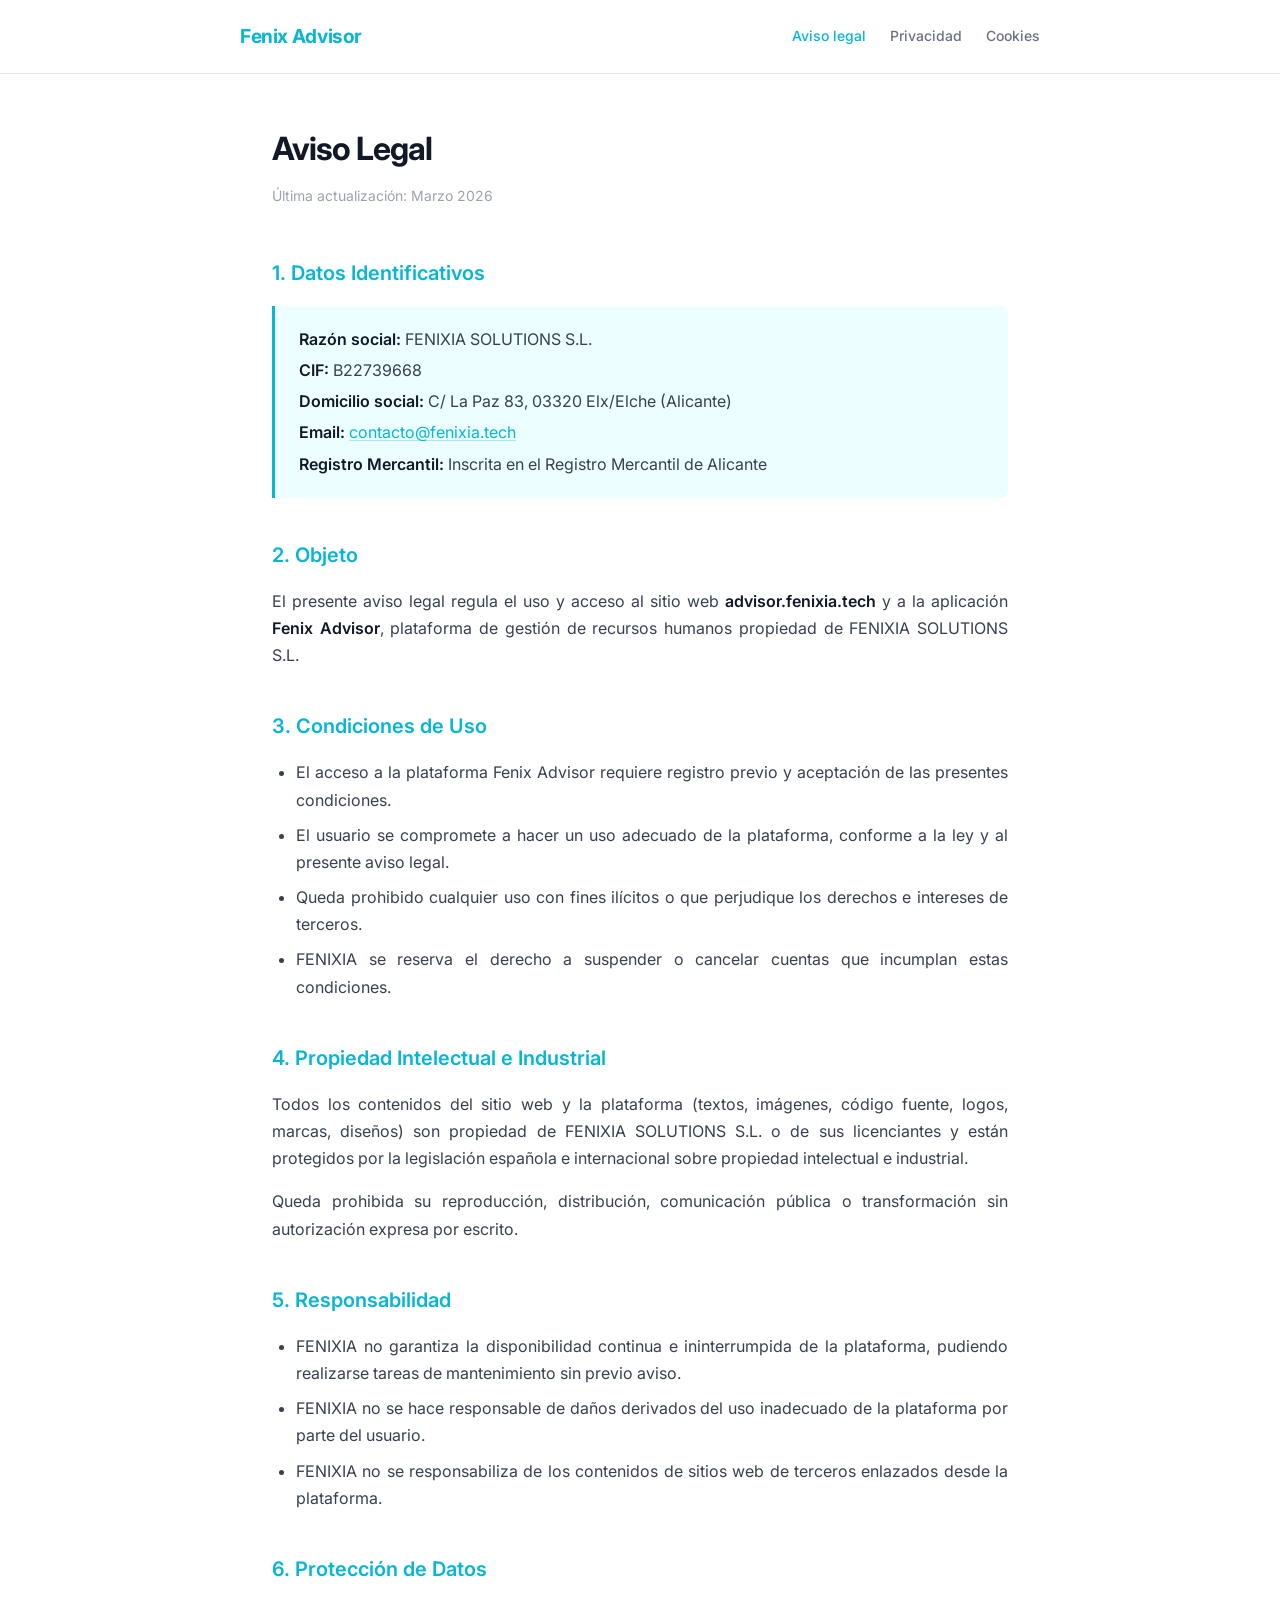
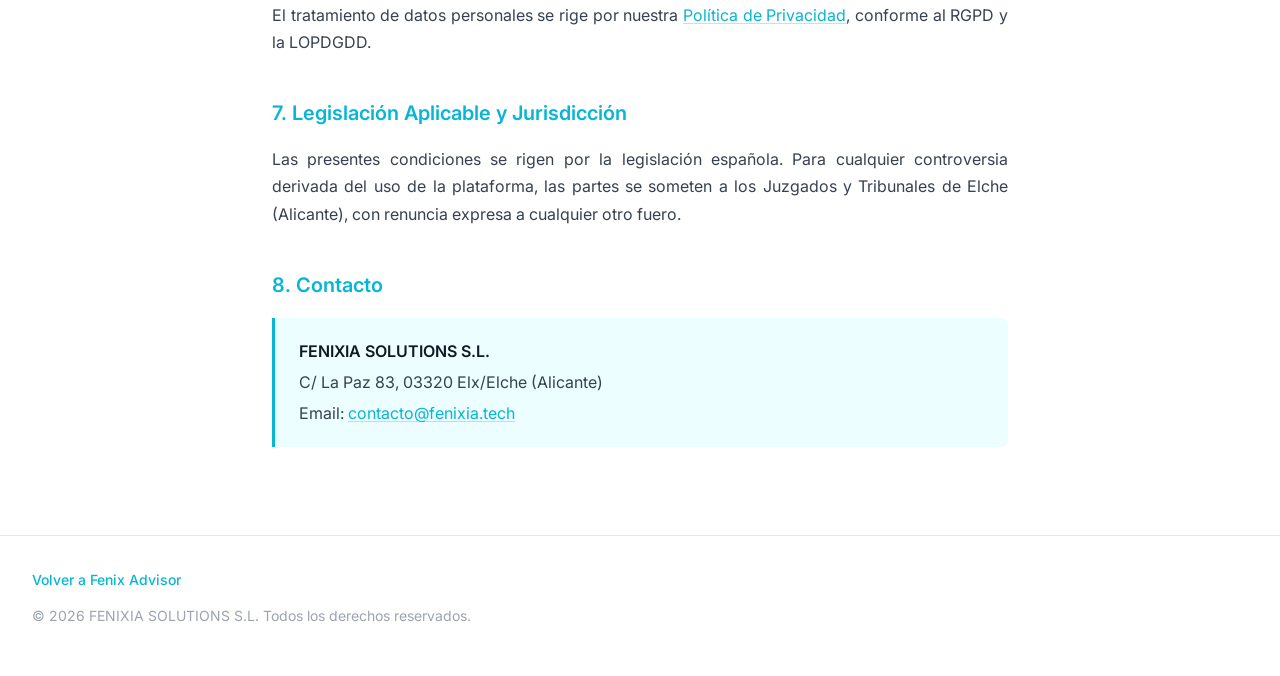
==== aviso-legal.html @ 4e69686d "Add aviso-legal page Co-Authored-By: Claude Opus 4.6 (1M context) <noreply@anthropic.com>" ====
<!DOCTYPE html>
<html lang="es">
<head>
<meta charset="UTF-8">
<meta name="viewport" content="width=device-width,initial-scale=1.0">
<title>Aviso Legal &mdash; FENIX Advisor</title>
<meta name="description" content="Aviso legal de Fenix Advisor. Datos identificativos del titular, condiciones de uso y responsabilidades.">
<link rel="preconnect" href="https://fonts.googleapis.com">
<link rel="preconnect" href="https://fonts.gstatic.com" crossorigin>
<link href="https://fonts.googleapis.com/css2?family=Inter:wght@400;500;600;700&display=swap" rel="stylesheet">
<style>
*,*::before,*::after{margin:0;padding:0;box-sizing:border-box}
body{font-family:'Inter',system-ui,sans-serif;background:#fff;color:#374151;line-height:1.7;font-size:16px;-webkit-font-smoothing:antialiased}
header{border-bottom:1px solid #e5e7eb;padding:1.25rem 2rem;position:sticky;top:0;background:#fff;z-index:100}
.hdr{max-width:800px;margin:0 auto;display:flex;align-items:center;justify-content:space-between;flex-wrap:wrap;gap:.75rem}
.logo a{text-decoration:none;font-size:1.2rem;font-weight:700;color:#06b6d4;letter-spacing:-.02em}
nav{display:flex;gap:1.5rem;flex-wrap:wrap}
nav a{color:#6b7280;text-decoration:none;font-size:.875rem;font-weight:500;transition:color .2s}
nav a:hover,nav a.active{color:#06b6d4}
main{max-width:800px;margin:0 auto;padding:3rem 2rem 4rem}
h1{font-size:2rem;font-weight:700;color:#111827;margin-bottom:.5rem;letter-spacing:-.03em}
.upd{font-size:.875rem;color:#9ca3af;margin-bottom:3rem}
h2{font-size:1.25rem;font-weight:600;color:#06b6d4;margin-top:2.5rem;margin-bottom:1rem}
p{margin-bottom:1rem;text-align:justify}
ul,ol{margin-bottom:1rem;padding-left:1.5rem}
li{margin-bottom:.5rem;text-align:justify}
a{color:#06b6d4;text-decoration:underline;text-decoration-color:rgba(6,182,212,.3);text-underline-offset:2px;transition:text-decoration-color .2s}
a:hover{text-decoration-color:#06b6d4}
strong{font-weight:600;color:#111827}
.ib{background:#ecfeff;border-left:3px solid #06b6d4;padding:1.25rem 1.5rem;border-radius:0 8px 8px 0;margin-bottom:1.5rem}
.ib p{margin-bottom:.25rem}
.ib p:last-child{margin-bottom:0}
footer{border-top:1px solid #e5e7eb;padding:2rem;text-align:center}
footer p{font-size:.875rem;color:#9ca3af}
footer a{color:#06b6d4;text-decoration:none;font-weight:500}
@media(max-width:600px){header{padding:1rem 1.25rem}.hdr{flex-direction:column;align-items:flex-start}main{padding:2rem 1.25rem 3rem}h1{font-size:1.6rem}}
</style>
</head>
<body>
<header><div class="hdr">
<div class="logo"><a href="https://advisor.fenixia.tech">Fenix Advisor</a></div>
<nav><a href="aviso-legal.html" class="active">Aviso legal</a><a href="privacidad.html">Privacidad</a><a href="cookies.html">Cookies</a></nav>
</div></header>
<main>
<h1>Aviso Legal</h1>
<p class="upd">&Uacute;ltima actualizaci&oacute;n: Marzo 2026</p>

<h2>1. Datos Identificativos</h2>
<div class="ib">
<p><strong>Raz&oacute;n social:</strong> FENIXIA SOLUTIONS S.L.</p>
<p><strong>CIF:</strong> B22739668</p>
<p><strong>Domicilio social:</strong> C/ La Paz 83, 03320 Elx/Elche (Alicante)</p>
<p><strong>Email:</strong> <a href="mailto:contacto@fenixia.tech">contacto@fenixia.tech</a></p>
<p><strong>Registro Mercantil:</strong> Inscrita en el Registro Mercantil de Alicante</p>
</div>

<h2>2. Objeto</h2>
<p>El presente aviso legal regula el uso y acceso al sitio web <strong>advisor.fenixia.tech</strong> y a la aplicaci&oacute;n <strong>Fenix Advisor</strong>, plataforma de gesti&oacute;n de recursos humanos propiedad de FENIXIA SOLUTIONS S.L.</p>

<h2>3. Condiciones de Uso</h2>
<ul>
<li>El acceso a la plataforma Fenix Advisor requiere registro previo y aceptaci&oacute;n de las presentes condiciones.</li>
<li>El usuario se compromete a hacer un uso adecuado de la plataforma, conforme a la ley y al presente aviso legal.</li>
<li>Queda prohibido cualquier uso con fines il&iacute;citos o que perjudique los derechos e intereses de terceros.</li>
<li>FENIXIA se reserva el derecho a suspender o cancelar cuentas que incumplan estas condiciones.</li>
</ul>

<h2>4. Propiedad Intelectual e Industrial</h2>
<p>Todos los contenidos del sitio web y la plataforma (textos, im&aacute;genes, c&oacute;digo fuente, logos, marcas, dise&ntilde;os) son propiedad de FENIXIA SOLUTIONS S.L. o de sus licenciantes y est&aacute;n protegidos por la legislaci&oacute;n espa&ntilde;ola e internacional sobre propiedad intelectual e industrial.</p>
<p>Queda prohibida su reproducci&oacute;n, distribuci&oacute;n, comunicaci&oacute;n p&uacute;blica o transformaci&oacute;n sin autorizaci&oacute;n expresa por escrito.</p>

<h2>5. Responsabilidad</h2>
<ul>
<li>FENIXIA no garantiza la disponibilidad continua e ininterrumpida de la plataforma, pudiendo realizarse tareas de mantenimiento sin previo aviso.</li>
<li>FENIXIA no se hace responsable de da&ntilde;os derivados del uso inadecuado de la plataforma por parte del usuario.</li>
<li>FENIXIA no se responsabiliza de los contenidos de sitios web de terceros enlazados desde la plataforma.</li>
</ul>

<h2>6. Protecci&oacute;n de Datos</h2>
<p>El tratamiento de datos personales se rige por nuestra <a href="privacidad.html">Pol&iacute;tica de Privacidad</a>, conforme al RGPD y la LOPDGDD.</p>

<h2>7. Legislaci&oacute;n Aplicable y Jurisdicci&oacute;n</h2>
<p>Las presentes condiciones se rigen por la legislaci&oacute;n espa&ntilde;ola. Para cualquier controversia derivada del uso de la plataforma, las partes se someten a los Juzgados y Tribunales de Elche (Alicante), con renuncia expresa a cualquier otro fuero.</p>

<h2>8. Contacto</h2>
<div class="ib">
<p><strong>FENIXIA SOLUTIONS S.L.</strong></p>
<p>C/ La Paz 83, 03320 Elx/Elche (Alicante)</p>
<p>Email: <a href="mailto:contacto@fenixia.tech">contacto@fenixia.tech</a></p>
</div>
</main>
<footer><p style="margin-bottom:.75rem"><a href="https://advisor.fenixia.tech">Volver a Fenix Advisor</a></p><p>&copy; 2026 FENIXIA SOLUTIONS S.L. Todos los derechos reservados.</p></footer>
</body>
</html>
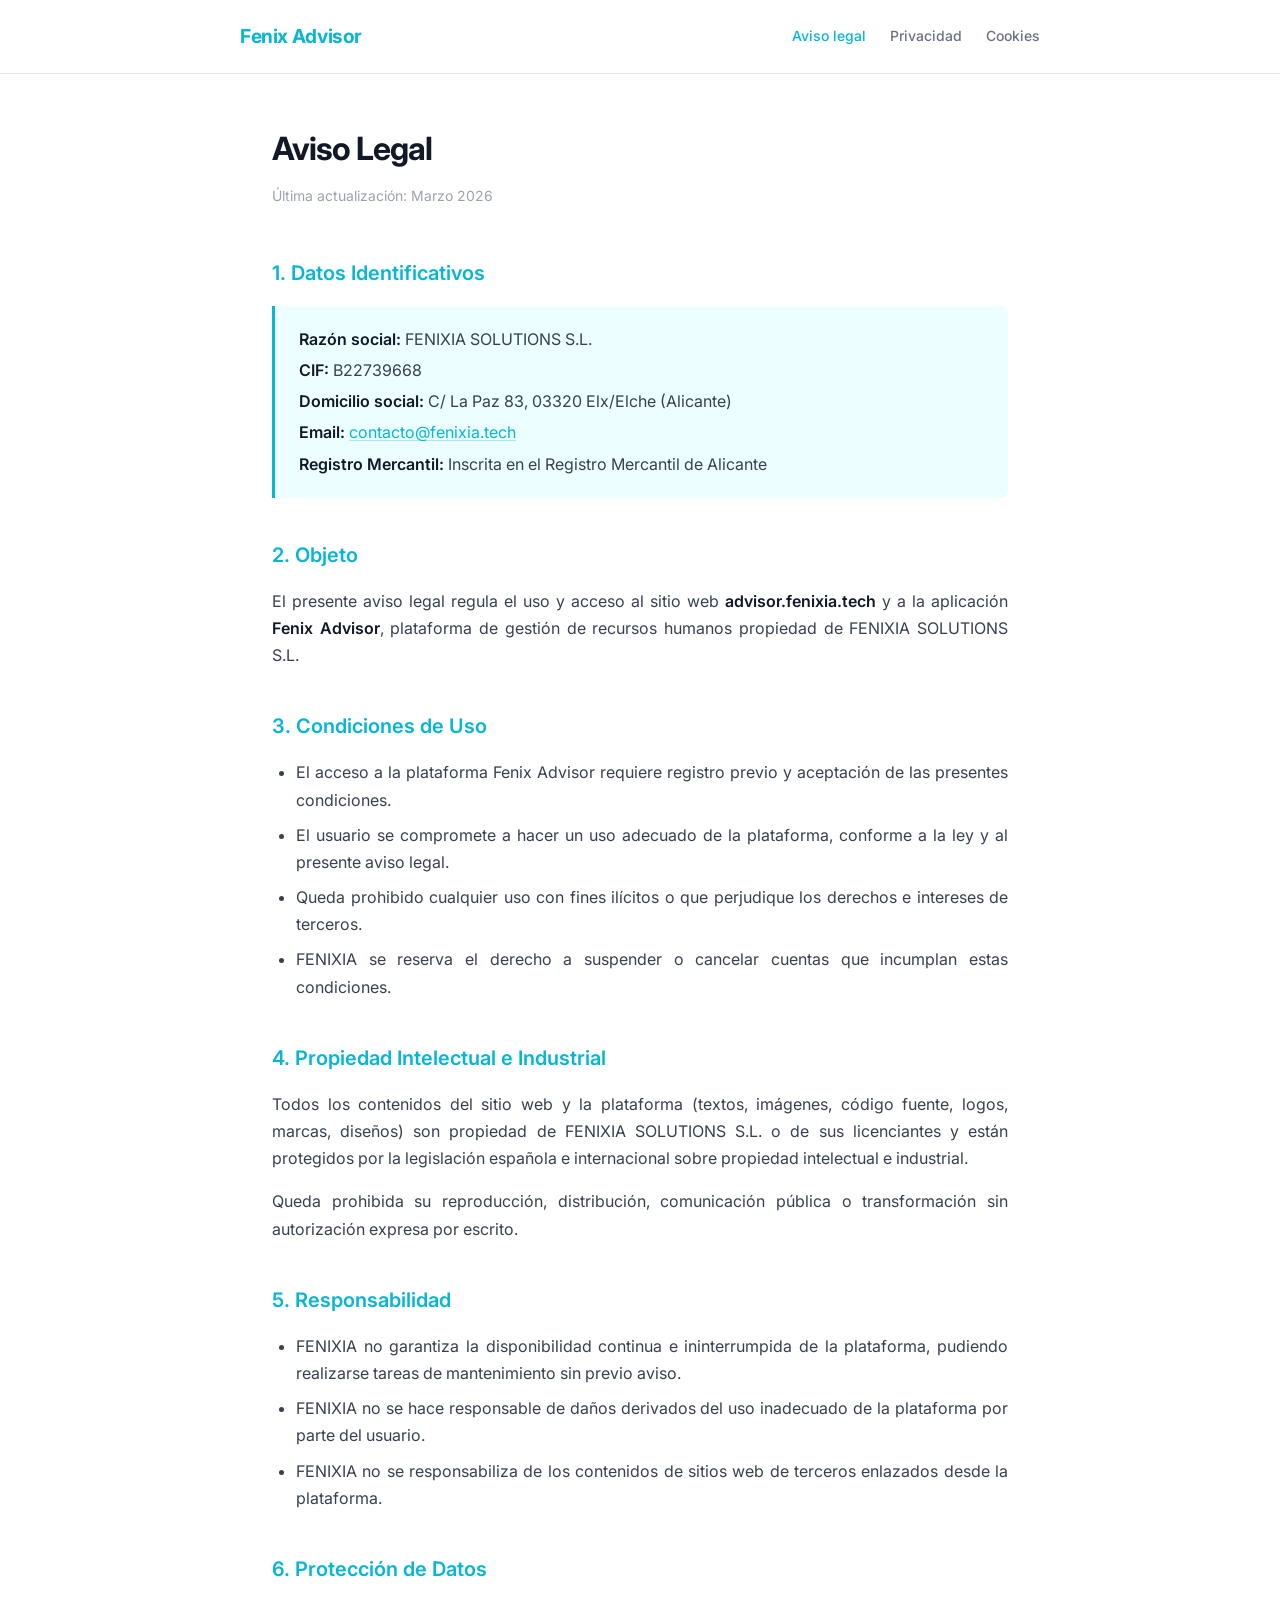
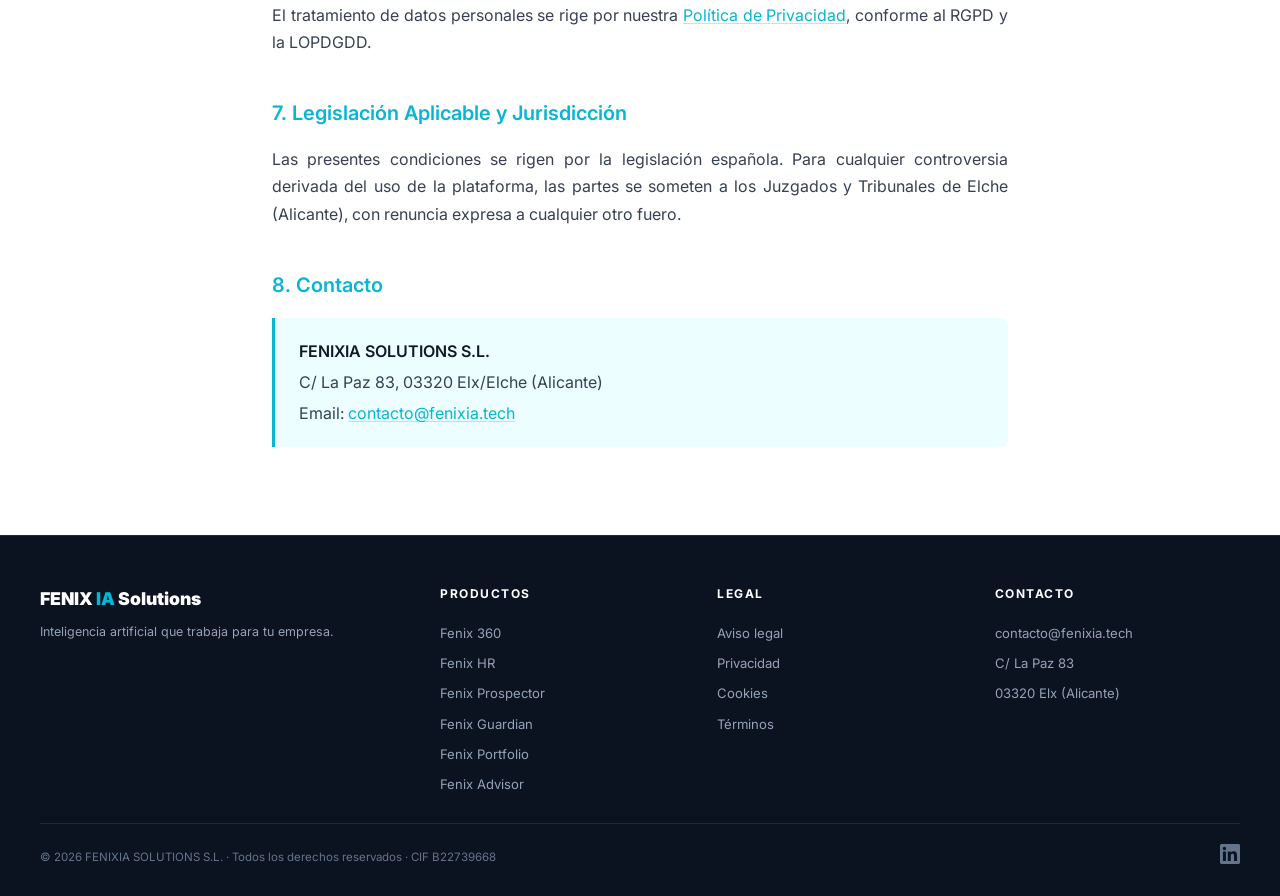
==== commit 1eb6e7a6: "fix: unificar footer 4 columnas, eliminar próximamente y acceso anticipado Co-Authored-By: Claude Op" ====
--- a/aviso-legal.html
+++ b/aviso-legal.html
@@ -30,9 +30,19 @@
 .ib{background:#ecfeff;border-left:3px solid #06b6d4;padding:1.25rem 1.5rem;border-radius:0 8px 8px 0;margin-bottom:1.5rem}
 .ib p{margin-bottom:.25rem}
 .ib p:last-child{margin-bottom:0}
-footer{border-top:1px solid #e5e7eb;padding:2rem;text-align:center}
-footer p{font-size:.875rem;color:#9ca3af}
-footer a{color:#06b6d4;text-decoration:none;font-weight:500}
+footer{background:#0b1220;border-top:1px solid #1e293b;padding:3rem 2rem 1.5rem;color:#94a3b8}
+.ft-inner{max-width:1200px;margin:0 auto;display:grid;grid-template-columns:1.5fr 1fr 1fr 1fr;gap:2rem}
+.ft-brand-name{font-weight:900;font-size:1.1rem;color:#fff;margin-bottom:.5rem}
+.ft-brand-name span{color:#06b6d4}
+.ft-brand-desc{font-size:.78rem;color:#94a3b8;line-height:1.6}
+.ft-col h4{font-size:.75rem;font-weight:700;text-transform:uppercase;letter-spacing:1.5px;color:#fff;margin-bottom:.8rem}
+.ft-col a{display:block;color:#94a3b8;font-size:.82rem;padding:.25rem 0;transition:.2s;text-decoration:none}
+.ft-col a:hover{color:#06b6d4}
+.ft-bottom{max-width:1200px;margin:1.5rem auto 0;padding-top:1.2rem;border-top:1px solid #1e293b;display:flex;justify-content:space-between;align-items:center;flex-wrap:wrap;gap:.8rem}
+.ft-copy{color:#64748b;font-size:.72rem}
+.ft-linkedin{color:#64748b;transition:.2s}
+.ft-linkedin:hover{color:#06b6d4}
+@media(max-width:768px){.ft-inner{grid-template-columns:1fr;text-align:center}.ft-bottom{flex-direction:column;text-align:center}}
 @media(max-width:600px){header{padding:1rem 1.25rem}.hdr{flex-direction:column;align-items:flex-start}main{padding:2rem 1.25rem 3rem}h1{font-size:1.6rem}}
 </style>
 </head>
@@ -89,6 +99,12 @@
 <p>Email: <a href="mailto:contacto@fenixia.tech">contacto@fenixia.tech</a></p>
 </div>
 </main>
-<footer><p style="margin-bottom:.75rem"><a href="https://advisor.fenixia.tech">Volver a Fenix Advisor</a></p><p>&copy; 2026 FENIXIA SOLUTIONS S.L. Todos los derechos reservados.</p></footer>
+<footer>
+<div class="ft-inner"><div><div class="ft-brand-name">FENIX <span>IA</span> Solutions</div><p class="ft-brand-desc">Inteligencia artificial que trabaja para tu empresa.</p></div>
+<div class="ft-col"><h4>Productos</h4><a href="https://360.fenixia.tech">Fenix 360</a><a href="https://hr.fenixia.tech">Fenix HR</a><a href="https://prospector.fenixia.tech">Fenix Prospector</a><a href="https://guardian.fenixia.tech">Fenix Guardian</a><a href="https://portfolio.fenixia.tech">Fenix Portfolio</a><a href="https://advisor.fenixia.tech">Fenix Advisor</a></div>
+<div class="ft-col"><h4>Legal</h4><a href="https://fenixia.tech/aviso-legal/" target="_blank" rel="noopener">Aviso legal</a><a href="https://fenixia.tech/privacidad/" target="_blank" rel="noopener">Privacidad</a><a href="https://fenixia.tech/cookies/" target="_blank" rel="noopener">Cookies</a><a href="https://fenixia.tech/terminos/" target="_blank" rel="noopener">T&eacute;rminos</a></div>
+<div class="ft-col"><h4>Contacto</h4><a href="mailto:contacto@fenixia.tech">contacto@fenixia.tech</a><span style="display:block;font-size:.82rem;padding:.25rem 0">C/ La Paz 83</span><span style="display:block;font-size:.82rem;padding:.25rem 0">03320 Elx (Alicante)</span></div></div>
+<div class="ft-bottom"><span class="ft-copy">&copy; 2026 FENIXIA SOLUTIONS S.L. &middot; Todos los derechos reservados &middot; CIF B22739668</span><a href="https://www.linkedin.com/company/fenix-ia-solutions" target="_blank" rel="noopener" class="ft-linkedin" aria-label="LinkedIn"><svg width="20" height="20" viewBox="0 0 24 24" fill="currentColor"><path d="M20.447 20.452h-3.554v-5.569c0-1.328-.027-3.037-1.852-3.037-1.853 0-2.136 1.445-2.136 2.939v5.667H9.351V9h3.414v1.561h.046c.477-.9 1.637-1.85 3.37-1.85 3.601 0 4.267 2.37 4.267 5.455v6.286zM5.337 7.433a2.062 2.062 0 01-2.063-2.065 2.064 2.064 0 112.063 2.065zm1.782 13.019H3.555V9h3.564v11.452zM22.225 0H1.771C.792 0 0 .774 0 1.729v20.542C0 23.227.792 24 1.771 24h20.451C23.2 24 24 23.227 24 22.271V1.729C24 .774 23.2 0 22.222 0h.003z"/></svg></a></div>
+</footer>
 </body>
 </html>
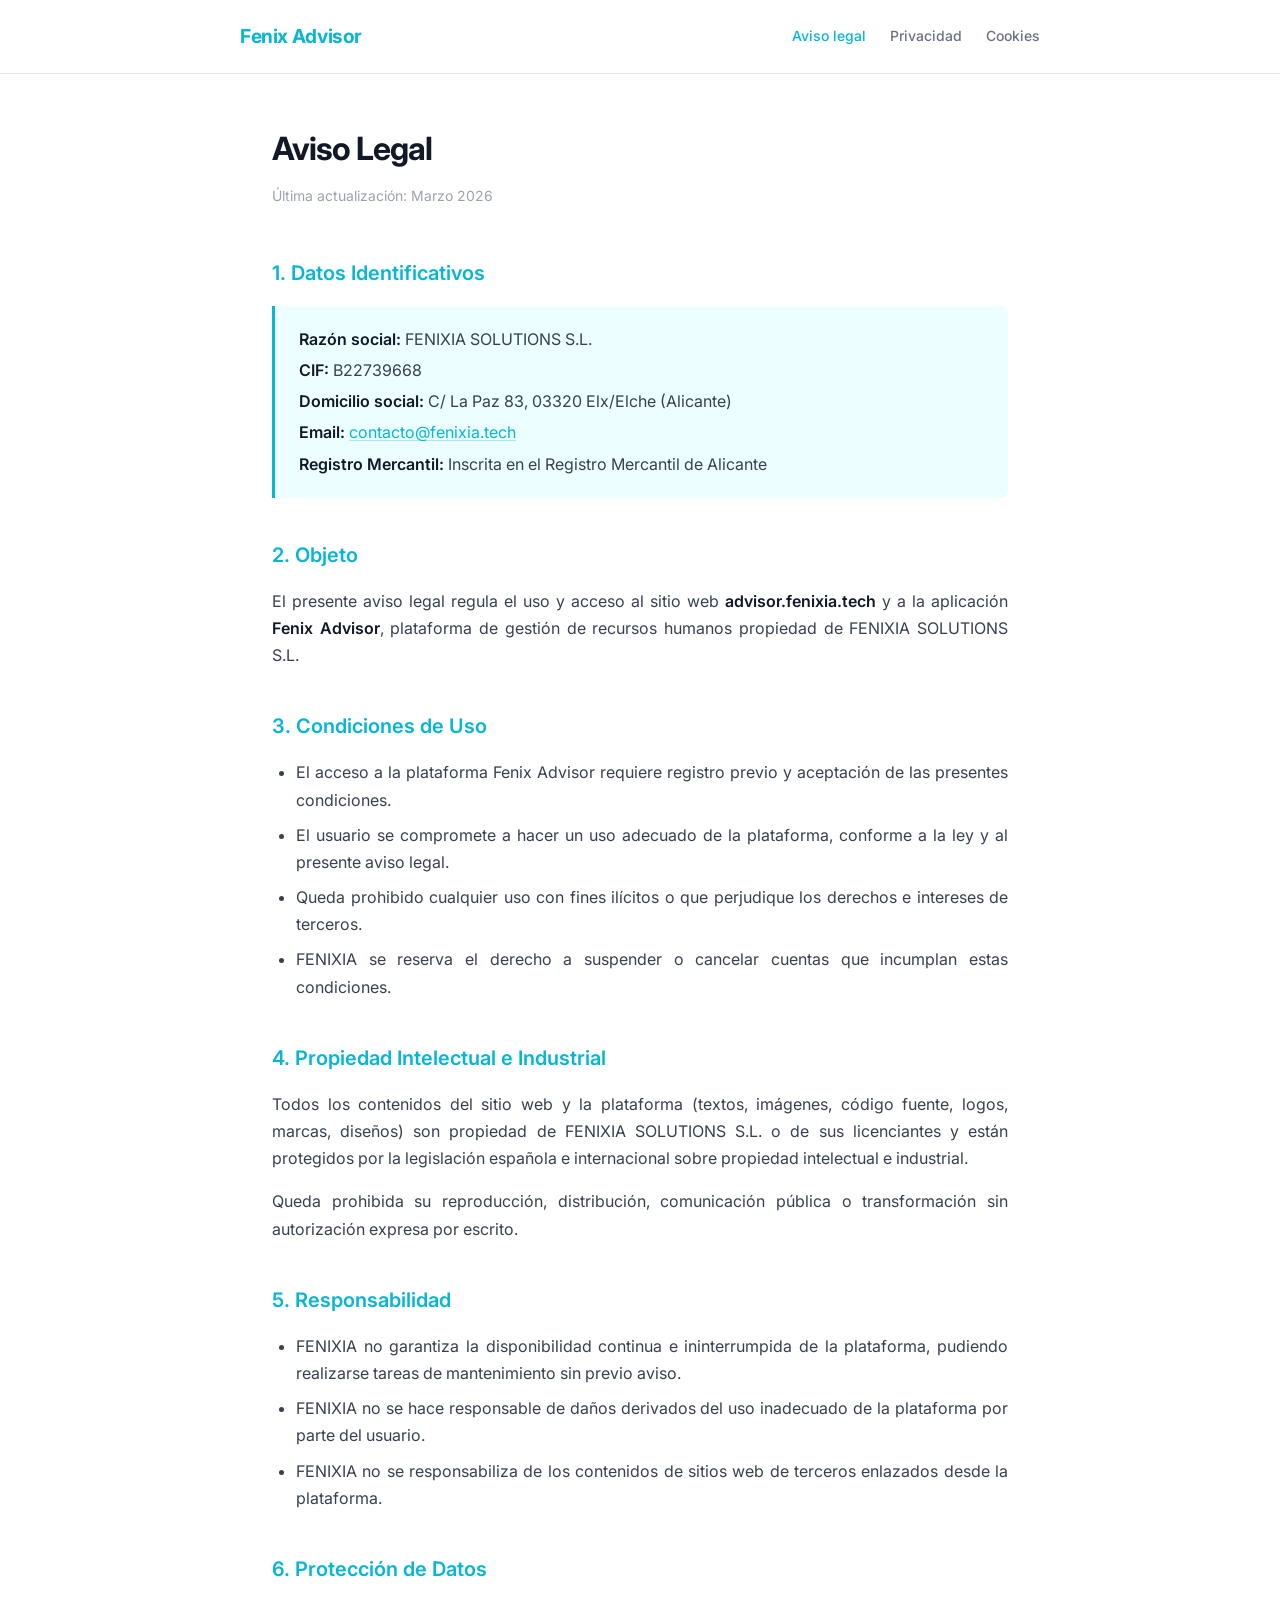
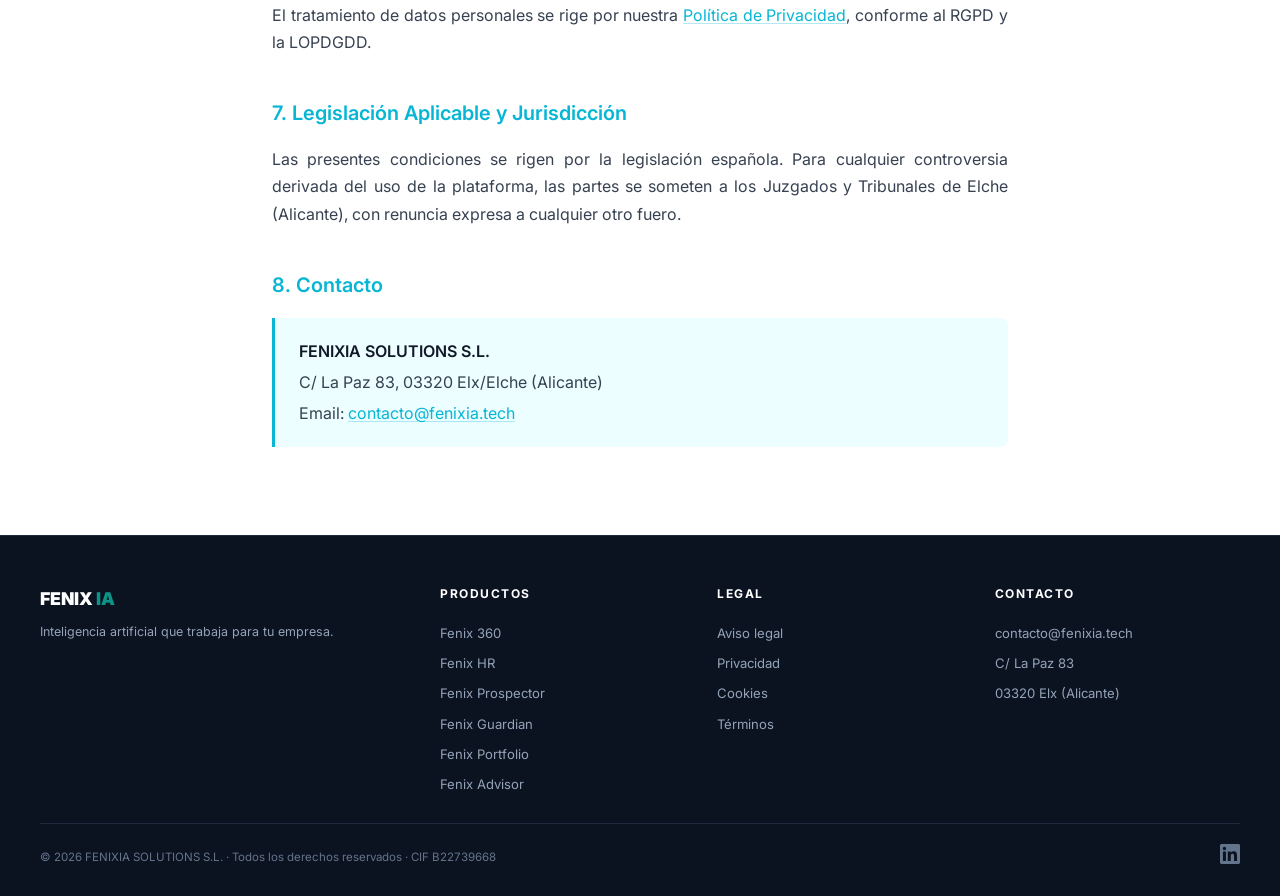
==== commit 4748a321: "feat: rename footer brand to FENIX IA, use teal branding color Co-Authored-By: Claude Opus 4.6 (1M c" ====
--- a/aviso-legal.html
+++ b/aviso-legal.html
@@ -33,7 +33,7 @@
 footer{background:#0b1220;border-top:1px solid #1e293b;padding:3rem 2rem 1.5rem;color:#94a3b8}
 .ft-inner{max-width:1200px;margin:0 auto;display:grid;grid-template-columns:1.5fr 1fr 1fr 1fr;gap:2rem}
 .ft-brand-name{font-weight:900;font-size:1.1rem;color:#fff;margin-bottom:.5rem}
-.ft-brand-name span{color:#06b6d4}
+.ft-brand-name span{color:#0d9488}
 .ft-brand-desc{font-size:.78rem;color:#94a3b8;line-height:1.6}
 .ft-col h4{font-size:.75rem;font-weight:700;text-transform:uppercase;letter-spacing:1.5px;color:#fff;margin-bottom:.8rem}
 .ft-col a{display:block;color:#94a3b8;font-size:.82rem;padding:.25rem 0;transition:.2s;text-decoration:none}
@@ -100,7 +100,7 @@
 </div>
 </main>
 <footer>
-<div class="ft-inner"><div><div class="ft-brand-name">FENIX <span>IA</span> Solutions</div><p class="ft-brand-desc">Inteligencia artificial que trabaja para tu empresa.</p></div>
+<div class="ft-inner"><div><div class="ft-brand-name">FENIX <span>IA</span></div><p class="ft-brand-desc">Inteligencia artificial que trabaja para tu empresa.</p></div>
 <div class="ft-col"><h4>Productos</h4><a href="https://360.fenixia.tech">Fenix 360</a><a href="https://hr.fenixia.tech">Fenix HR</a><a href="https://prospector.fenixia.tech">Fenix Prospector</a><a href="https://guardian.fenixia.tech">Fenix Guardian</a><a href="https://portfolio.fenixia.tech">Fenix Portfolio</a><a href="https://advisor.fenixia.tech">Fenix Advisor</a></div>
 <div class="ft-col"><h4>Legal</h4><a href="https://fenixia.tech/aviso-legal/" target="_blank" rel="noopener">Aviso legal</a><a href="https://fenixia.tech/privacidad/" target="_blank" rel="noopener">Privacidad</a><a href="https://fenixia.tech/cookies/" target="_blank" rel="noopener">Cookies</a><a href="https://fenixia.tech/terminos/" target="_blank" rel="noopener">T&eacute;rminos</a></div>
 <div class="ft-col"><h4>Contacto</h4><a href="mailto:contacto@fenixia.tech">contacto@fenixia.tech</a><span style="display:block;font-size:.82rem;padding:.25rem 0">C/ La Paz 83</span><span style="display:block;font-size:.82rem;padding:.25rem 0">03320 Elx (Alicante)</span></div></div>
